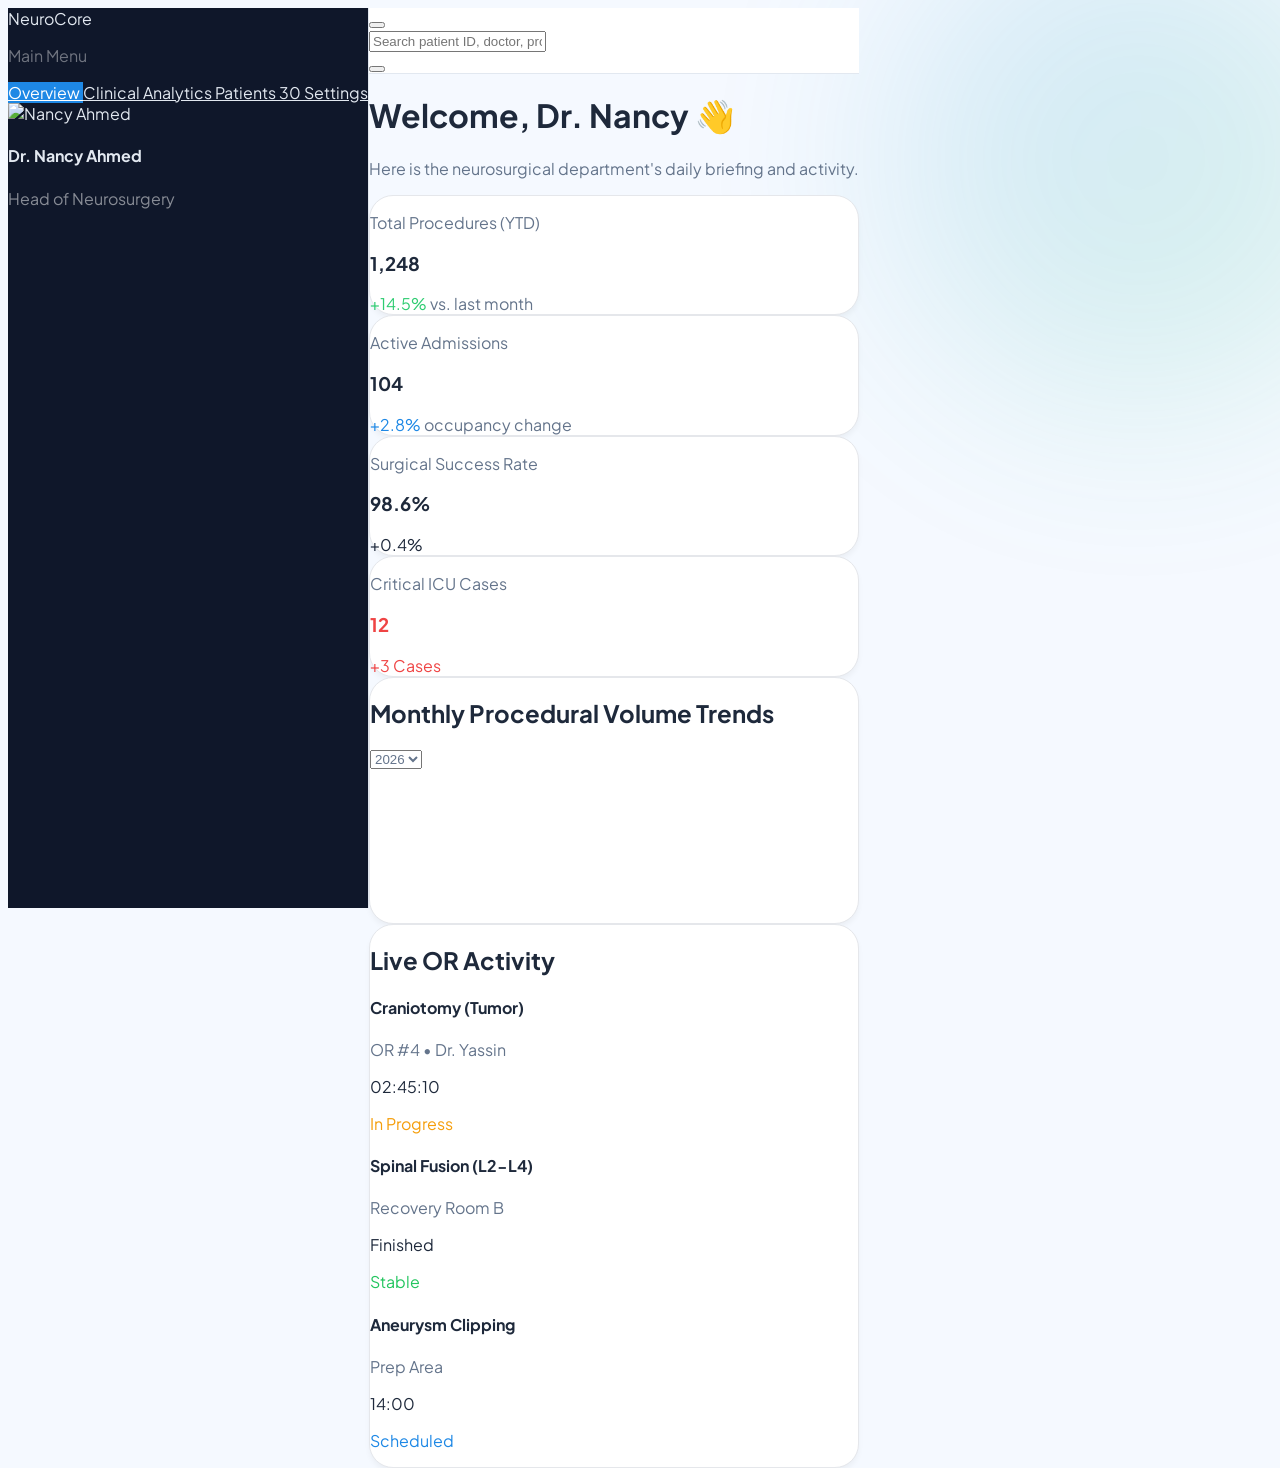
==== index.html @ 482ede87 "Add files via upload" ====
<!DOCTYPE html>
<html lang="en" dir="ltr" class="dark">
<head>
    <meta charset="UTF-8">
    <meta name="viewport" content="width=device-width, initial-scale=1.0">
    <title>Director Overview | NeuroCore Center</title>
    
    <link href="https://fonts.googleapis.com/css2?family=Plus+Jakarta+Sans:wght@400;500;600;700;800&display=swap" rel="stylesheet">
    <link rel="stylesheet" href="style.css">
    
    <script src="https://cdn.tailwindcss.com"></script>
    <script>
        tailwind.config = { darkMode: 'class', theme: { extend: { fontFamily: { sans: ['Plus Jakarta Sans', 'sans-serif'], en: ['Plus Jakarta Sans', 'sans-serif'] } } } };
    </script>
    
    <script src="https://unpkg.com/lucide@latest"></script>
    <script src="https://cdn.jsdelivr.net/npm/chart.js"></script>
</head>
<body class="app-layout antialiased transition-colors">
    
    <!-- Sidebar -->
    <aside class="w-64 h-full sidebar flex flex-col z-20 flex-shrink-0 transition-colors">
        <div class="h-20 flex items-center px-6 border-b" style="border-color: var(--navbar-border);">
            <div class="w-10 h-10 card-icon rounded-xl flex items-center justify-center shadow-lg">
                <i data-lucide="brain" class="w-6 h-6"></i>
            </div>
            <span class="ml-4 font-bold text-xl tracking-tight" style="color: var(--sidebar-text);">NeuroCore</span>
        </div>
        
        <nav class="flex-1 py-8 px-4 overflow-y-auto space-y-2">
            <p class="px-4 text-xs font-bold uppercase tracking-wider mb-2" style="color: rgba(255,255,255,0.4)">Main Menu</p>
            
            <a href="index.html" class="sidebar-link active flex items-center px-4 py-3 rounded-xl group">
                <i data-lucide="activity" class="w-5 h-5 group-hover:scale-110 transition-transform"></i>
                <span class="ml-4 text-sm font-semibold">Overview</span>
            </a>
            <a href="analytics.html" class="sidebar-link flex items-center px-4 py-3 rounded-xl group">
                <i data-lucide="bar-chart-2" class="w-5 h-5 group-hover:scale-110 transition-transform"></i>
                <span class="ml-4 text-sm font-semibold">Clinical Analytics</span>
            </a>
            <a href="patients.html" class="sidebar-link flex items-center px-4 py-3 rounded-xl group">
                <i data-lucide="users" class="w-5 h-5 group-hover:scale-110 transition-transform"></i>
                <span class="ml-4 text-sm font-semibold">Patients</span>
                <span class="ml-auto bg-[var(--btn-primary)] text-white py-0.5 px-2 rounded-full text-[10px] font-bold">30</span>
            </a>
            <a href="settings.html" class="sidebar-link flex items-center px-4 py-3 rounded-xl group">
                <i data-lucide="settings" class="w-5 h-5 group-hover:scale-110 transition-transform"></i>
                <span class="ml-4 text-sm font-semibold">Settings</span>
            </a>
        </nav>

        <div class="p-6 border-t" style="border-color: var(--navbar-border);">
            <div class="flex items-center gap-3">
                <img src="https://ui-avatars.com/api/?name=Nancy+Ahmed&background=1E88E5&color=fff&rounded=true" class="w-10 h-10 rounded-full object-cover group-hover:scale-105 transition-transform" alt="Nancy Ahmed">
                <div>
                    <h4 class="text-sm font-bold" style="color: var(--sidebar-text);">Dr. Nancy Ahmed</h4>
                    <p class="text-[11px] font-bold uppercase" style="color: rgba(255,255,255,0.5)">Head of Neurosurgery</p>
                </div>
            </div>
        </div>
    </aside>

    <!-- Main Content Area -->
    <div class="flex-1 flex flex-col relative w-full h-full transition-colors overflow-hidden bg-transparent">
        
        <!-- Header -->
        <header class="h-20 navbar flex items-center justify-between px-8 z-10 sticky top-0">
            <div class="flex items-center gap-4">
                <button onclick="toggleSidebar()" class="md:hidden w-10 h-10 rounded-xl flex items-center justify-center bg-[var(--bg-main)] border border-[var(--card-border)] text-main hover:-translate-y-1 shadow-sm transition-all focus:outline-none">
                    <i data-lucide="menu" class="w-5 h-5"></i>
                </button>
                <div class="relative w-96 hidden md:block group">
                    <i data-lucide="search" class="absolute left-4 top-1/2 -translate-y-1/2 w-4 h-4 text-sec"></i>
                    <input type="text" placeholder="Search patient ID, doctor, procedure..." class="w-full bg-[var(--bg-main)] border border-[var(--card-border)] rounded-full pl-12 pr-4 py-2.5 text-sm focus:outline-none focus:ring-1 transition-all text-main shadow-sm focus:shadow-md" style="--tw-ring-color: var(--btn-primary);">
                </div>
            </div>
            
            <div class="flex items-center gap-4">
                <button class="w-10 h-10 rounded-full flex items-center justify-center bg-[var(--bg-main)] border border-[var(--card-border)] text-main hover:-translate-y-1 shadow-sm transition-all relative">
                    <i data-lucide="bell" class="w-4 h-4"></i>
                    <span class="absolute top-2.5 right-2.5 w-2 h-2 rounded-full border-2 border-white" style="background: var(--btn-danger);"></span>
                </button>
            </div>
        </header>

        <main class="flex-1 overflow-y-auto w-full p-8 relative">
            <div class="gradient-bg-element"></div>
            
            <div class="page-content" style="opacity: 1; animation: none;">
                <div class="flex justify-between items-end mb-8">
                    <div>
                        <h1 class="text-3xl font-bold text-main">Welcome, Dr. Nancy 👋</h1>
                        <p class="text-sm text-sec mt-1 font-medium">Here is the neurosurgical department's daily briefing and activity.</p>
                    </div>
                </div>

                <div class="grid grid-cols-1 md:grid-cols-2 lg:grid-cols-4 gap-6 mb-8">
                    <div class="premium-card p-6">
                        <div class="flex justify-between items-start mb-4">
                            <div>
                                <p class="text-sm font-semibold text-sec mb-1">Total Procedures (YTD)</p>
                                <h3 class="text-2xl font-bold text-main">1,248</h3>
                            </div>
                            <div class="w-10 h-10 rounded-full card-icon flex items-center justify-center border" style="border-color: rgba(30,136,229,0.2);">
                                <i data-lucide="microscope" class="w-5 h-5"></i>
                            </div>
                        </div>
                        <div class="flex items-center text-sm">
                            <span class="font-bold flex items-center gap-1" style="color: var(--btn-success)">+14.5%</span>
                            <span class="text-sec ml-2">vs. last month</span>
                        </div>
                    </div>
                    <div class="premium-card p-6">
                        <div class="flex justify-between items-start mb-4">
                            <div>
                                <p class="text-sm font-semibold text-sec mb-1">Active Admissions</p>
                                <h3 class="text-2xl font-bold text-main">104</h3>
                            </div>
                            <div class="w-10 h-10 rounded-full card-icon flex items-center justify-center border" style="border-color: rgba(30,136,229,0.2);">
                                <i data-lucide="bed-double" class="w-5 h-5"></i>
                            </div>
                        </div>
                        <div class="flex items-center text-sm">
                            <span class="font-bold flex items-center gap-1" style="color: var(--btn-primary)">+2.8%</span>
                            <span class="text-sec ml-2">occupancy change</span>
                        </div>
                    </div>
                    <div class="premium-card p-6">
                        <div class="flex justify-between items-start mb-4">
                            <div>
                                <p class="text-sm font-semibold text-sec mb-1">Surgical Success Rate</p>
                                <h3 class="text-2xl font-bold text-main">98.6%</h3>
                            </div>
                            <div class="w-10 h-10 rounded-full flex items-center justify-center border" style="color: var(--btn-success); background: #E8F5E9; border-color: rgba(46, 204, 113, 0.2);">
                                <i data-lucide="line-chart" class="w-5 h-5"></i>
                            </div>
                        </div>
                        <div class="flex items-center text-sm">
                            <span class="text-main font-bold flex items-center gap-1">+0.4%</span>
                        </div>
                    </div>
                    <div class="premium-card p-6">
                        <div class="flex justify-between items-start mb-4">
                            <div>
                                <p class="text-sm font-semibold text-sec mb-1">Critical ICU Cases</p>
                                <h3 class="text-2xl font-bold" style="color: var(--btn-danger)">12</h3>
                            </div>
                            <div class="w-10 h-10 rounded-full flex items-center justify-center border" style="color: var(--btn-danger); background: #FFEBEE; border-color: rgba(239, 68, 68, 0.2);">
                                <i data-lucide="heart-pulse" class="w-5 h-5"></i>
                            </div>
                        </div>
                        <div class="flex items-center text-sm">
                            <span class="font-bold flex items-center gap-1" style="color: var(--btn-danger)">+3 Cases</span>
                        </div>
                    </div>
                </div>

                <div class="grid grid-cols-1 lg:grid-cols-3 gap-8 mb-8">
                    <!-- Dynamic Chart -->
                    <div class="premium-card p-6 lg:col-span-2 h-[450px] flex flex-col">
                        <div class="flex justify-between items-center mb-6">
                            <h2 class="text-lg font-bold text-main">Monthly Procedural Volume Trends</h2>
                            <select class="bg-transparent border border-[var(--card-border)] text-sec text-sm rounded-lg px-3 py-1.5 focus:outline-none">
                                <option>2026</option>
                                <option>2025</option>
                            </select>
                        </div>
                        <div class="flex-1 relative w-full"><canvas id="salesChart"></canvas></div>
                    </div>

                    <!-- Recent Orders -->
                    <div class="premium-card flex flex-col h-[450px]">
                        <div class="p-6 border-b border-[var(--card-border)] flex justify-between items-center bg-[var(--navbar-bg)]">
                            <h2 class="text-lg font-bold text-main">Live OR Activity</h2>
                            <span class="flex h-3 w-3 relative">
                                <span class="animate-ping absolute inline-flex h-full w-full rounded-full bg-red-400 opacity-75"></span>
                                <span class="relative inline-flex rounded-full h-3 w-3" style="background: var(--status-critical);"></span>
                            </span>
                        </div>
                        <div class="flex-1 overflow-y-auto p-2">
                            <div class="flex items-center p-3 hover:bg-[var(--bg-main)] rounded-xl transition-colors cursor-pointer border border-transparent hover:border-[var(--card-border)]">
                                <div class="w-12 h-12 rounded-xl flex items-center justify-center mr-4" style="background: rgba(245,158,11,0.1); color: var(--btn-warning);"><i data-lucide="scissors" class="w-6 h-6"></i></div>
                                <div class="flex-1">
                                    <h4 class="text-sm font-bold text-main">Craniotomy (Tumor)</h4>
                                    <p class="text-xs text-sec mt-1">OR #4 • Dr. Yassin</p>
                                </div>
                                <div class="text-right">
                                    <p class="text-sm font-bold text-main">02:45:10</p>
                                    <p class="text-[10px] font-bold mt-1 uppercase" style="color: var(--status-pending);">In Progress</p>
                                </div>
                            </div>
                            <div class="flex items-center p-3 hover:bg-[var(--bg-main)] rounded-xl transition-colors cursor-pointer border border-transparent hover:border-[var(--card-border)]">
                                <div class="w-12 h-12 rounded-xl flex items-center justify-center mr-4" style="background: rgba(46,204,113,0.1); color: var(--btn-success);"><i data-lucide="check-circle-2" class="w-6 h-6"></i></div>
                                <div class="flex-1">
                                    <h4 class="text-sm font-bold text-main">Spinal Fusion (L2-L4)</h4>
                                    <p class="text-xs text-sec mt-1">Recovery Room B</p>
                                </div>
                                <div class="text-right">
                                    <p class="text-sm font-bold text-main">Finished</p>
                                    <p class="text-[10px] font-bold mt-1 uppercase" style="color: var(--status-available);">Stable</p>
                                </div>
                            </div>
                            <div class="flex items-center p-3 hover:bg-[var(--bg-main)] rounded-xl transition-colors cursor-pointer border border-transparent hover:border-[var(--card-border)]">
                                <div class="w-12 h-12 rounded-xl flex items-center justify-center mr-4 card-icon"><i data-lucide="syringe" class="w-6 h-6"></i></div>
                                <div class="flex-1">
                                    <h4 class="text-sm font-bold text-main">Aneurysm Clipping</h4>
                                    <p class="text-xs text-sec mt-1">Prep Area</p>
                                </div>
                                <div class="text-right">
                                    <p class="text-sm font-bold text-main">14:00</p>
                                    <p class="text-[10px] font-bold mt-1 uppercase" style="color: var(--btn-primary);">Scheduled</p>
                                </div>
                            </div>
                        </div>
                    </div>
                </div>
            </div>
        </main>
    </div>
    <script src="script.js"></script>
</body>
</html>
---- style.css ----
:root {
    /* Background */
    --bg-main: #F5F9FF;
    --bg-cards: #FFFFFF;

    /* Sidebar */
    --sidebar-bg: #0F172A;
    --sidebar-text: #E2E8F0;
    --sidebar-active: #1E88E5;
    --sidebar-hover: #334155;

    /* Navbar */
    --navbar-bg: #FFFFFF;
    --navbar-border: #E2E8F0;

    /* Buttons */
    --btn-primary: #1E88E5;
    --btn-primary-hover: #1565C0;
    --btn-success: #2ECC71;
    --btn-danger: #EF4444;
    --btn-warning: #F59E0B;

    /* Cards */
    --card-border: #E5E7EB;
    --card-icon-bg: #E8F2FF;

    /* Status */
    --status-available: #22C55E;
    --status-pending: #F59E0B;
    --status-critical: #EF4444;
    --status-discharged: #6B7280;

    /* Tables */
    --table-header: #F1F5F9;
    --table-row-hover: #F8FAFC;
    --table-border: #E2E8F0;

    /* Text */
    --text-main: #1E293B;
    --text-sec: #64748B;

    /* Gradient */
    --main-gradient: linear-gradient(135deg, #1E88E5, #2ECC71);
}

body {
    background: var(--bg-main);
    color: var(--text-main);
    font-family: 'Plus Jakarta Sans', sans-serif;
    position: relative;
    overflow: hidden;
}

/* Base structural blocks */
.app-layout {
    display: flex;
    height: 100vh;
    width: 100%;
}

.sidebar {
    background: var(--sidebar-bg);
    color: var(--sidebar-text);
    border-right: 1px solid var(--navbar-border);
}

.sidebar-link {
    color: var(--sidebar-text);
    transition: all 0.3s;
}

.sidebar-link:hover {
    background: var(--sidebar-hover);
}

.sidebar-link.active {
    background: var(--sidebar-active);
    color: #ffffff;
}

.navbar {
    background: var(--navbar-bg);
    border-bottom: 1px solid var(--navbar-border);
}

/* Premium Card Overrides */
.premium-card {
    background: var(--bg-cards);
    border: 1px solid var(--card-border);
    border-radius: 1.5rem;
    box-shadow: 0 4px 6px -1px rgba(0,0,0,0.05);
    transition: all 0.3s ease;
}

.premium-card:hover {
    box-shadow: 0 10px 15px -3px rgba(30, 136, 229, 0.1);
    border-color: var(--btn-primary);
}

.card-icon {
    background: var(--card-icon-bg);
    color: var(--btn-primary);
}

/* Buttons */
.btn-primary { background: var(--btn-primary); color: white; transition: background 0.2s; }
.btn-primary:hover { background: var(--btn-primary-hover); }

/* Badges */
.badge { padding: 0.25rem 0.75rem; border-radius: 9999px; font-size: 0.75rem; font-weight: 800; }
.badge-available { background: rgba(34, 197, 94, 0.1); color: var(--status-available); border: 1px solid rgba(34, 197, 94, 0.3); }
.badge-pending { background: rgba(245, 158, 11, 0.1); color: var(--status-pending); border: 1px solid rgba(245, 158, 11, 0.3); }
.badge-critical { background: rgba(239, 68, 68, 0.1); color: var(--status-critical); border: 1px solid rgba(239, 68, 68, 0.3); }
.badge-discharged { background: rgba(107, 114, 128, 0.1); color: var(--status-discharged); border: 1px solid rgba(107, 114, 128, 0.3); }

/* Table overrides */
.table-header { background: var(--table-header); }
.table-row { border-bottom: 1px solid var(--table-border); transition: background 0.2s; }
.table-row:hover { background: var(--table-row-hover); }

/* Decorative Background */
.gradient-bg-element {
    position: absolute;
    top: -100px;
    right: -100px;
    width: 500px;
    height: 500px;
    background: var(--main-gradient);
    filter: blur(100px);
    opacity: 0.15;
    border-radius: 50%;
    z-index: -1;
    pointer-events: none;
}

/* Scrollbar tweaks */
::-webkit-scrollbar { width: 6px; height: 6px; }
::-webkit-scrollbar-track { background: transparent; }
::-webkit-scrollbar-thumb { background: var(--sidebar-hover); border-radius: 4px; border: 1px solid var(--card-border); }
::-webkit-scrollbar-thumb:hover { background: var(--btn-primary); }

.text-sec { color: var(--text-sec); }
.text-main { color: var(--text-main); }

/* Responsive Sidebar Mobile */
@media (max-width: 768px) {
    .sidebar {
        position: fixed;
        left: 0;
        top: 0;
        height: 100vh;
        transform: translateX(-100%);
        transition: transform 0.3s cubic-bezier(0.4, 0, 0.2, 1);
        z-index: 50;
    }
    .sidebar.open {
        transform: translateX(0);
    }
    .sidebar-overlay {
        display: none;
        position: fixed;
        top: 0; left: 0; right: 0; bottom: 0;
        background: rgba(15, 23, 42, 0.6);
        backdrop-filter: blur(4px);
        z-index: 40;
        animation: fadeIn 0.3s ease-out forwards;
    }
    .sidebar-overlay.active {
        display: block;
    }
}
@keyframes fadeIn {
    from { opacity: 0; }
    to { opacity: 1; }
}
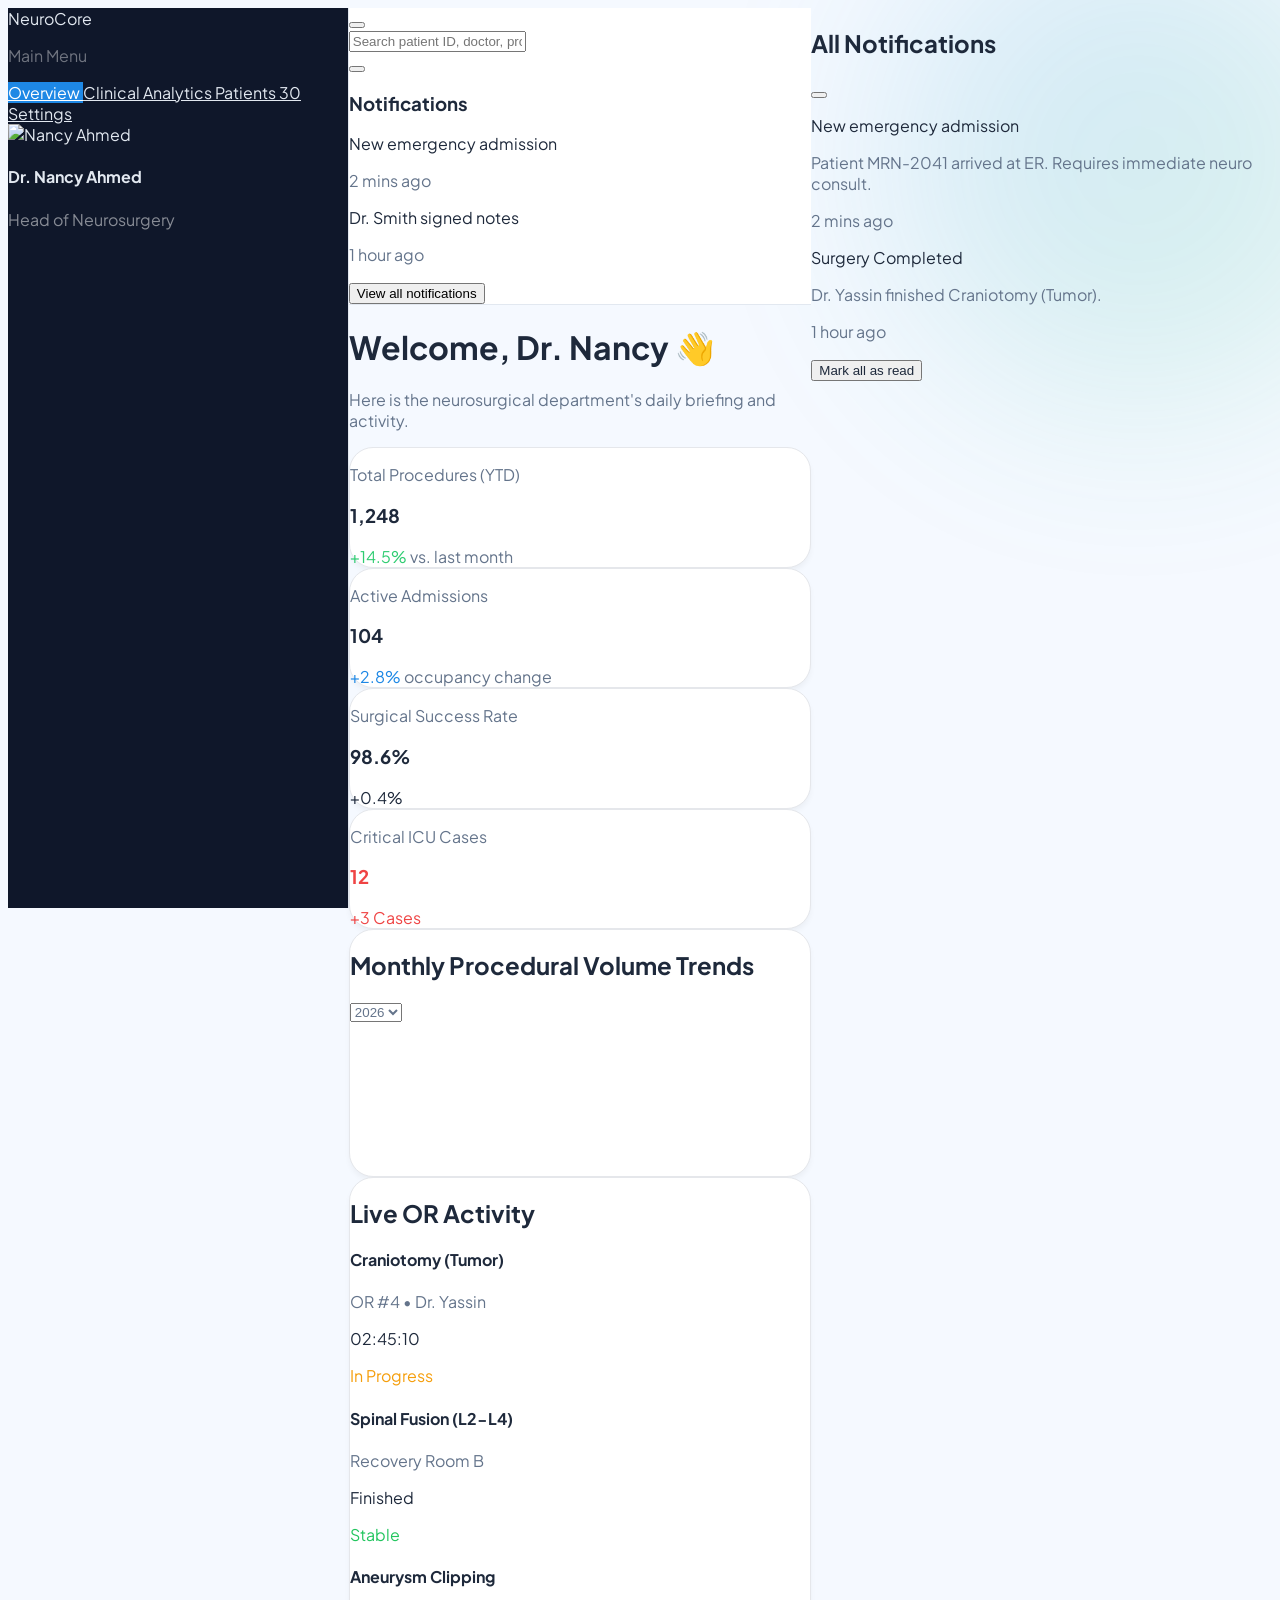
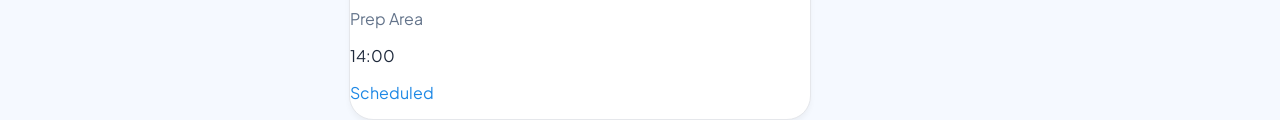
==== commit 603e50c5: "feat: implement notification dropdown, drawer, and dynamic patient admission form with state handlin" ====
--- a/index.html
+++ b/index.html
@@ -19,7 +19,7 @@
 <body class="app-layout antialiased transition-colors">
     
     <!-- Sidebar -->
-    <aside class="w-64 h-full sidebar flex flex-col z-20 flex-shrink-0 transition-colors">
+    <aside class="w-64 h-full sidebar flex flex-col z-50 flex-shrink-0 transition-colors">
         <div class="h-20 flex items-center px-6 border-b" style="border-color: var(--navbar-border);">
             <div class="w-10 h-10 card-icon rounded-xl flex items-center justify-center shadow-lg">
                 <i data-lucide="brain" class="w-6 h-6"></i>
@@ -75,11 +75,31 @@
                 </div>
             </div>
             
-            <div class="flex items-center gap-4">
-                <button class="w-10 h-10 rounded-full flex items-center justify-center bg-[var(--bg-main)] border border-[var(--card-border)] text-main hover:-translate-y-1 shadow-sm transition-all relative">
+            <div class="flex items-center gap-4 relative">
+                <button id="notifBtn" onclick="toggleNotifDropdown()" class="w-10 h-10 rounded-full flex items-center justify-center bg-[var(--bg-main)] border border-[var(--card-border)] text-main hover:-translate-y-1 shadow-sm transition-all relative focus:outline-none">
                     <i data-lucide="bell" class="w-4 h-4"></i>
-                    <span class="absolute top-2.5 right-2.5 w-2 h-2 rounded-full border-2 border-white" style="background: var(--btn-danger);"></span>
+                    <span id="notifBadge" class="absolute top-2.5 right-2.5 w-2 h-2 rounded-full border-2 border-white" style="background: var(--btn-danger); border-color: var(--bg-main);"></span>
                 </button>
+                
+                <!-- Dropdown -->
+                <div id="notifDropdown" class="absolute top-14 right-0 w-80 bg-[var(--bg-cards)] border border-[var(--card-border)] rounded-2xl shadow-xl z-50 opacity-0 invisible translate-y-2 transition-all duration-300">
+                    <div class="p-4 border-b border-[var(--card-border)]">
+                        <h3 class="font-bold text-main">Notifications</h3>
+                    </div>
+                    <div class="max-h-64 overflow-y-auto" id="notifDropdownList">
+                        <div class="p-4 border-b border-[var(--card-border)] hover:bg-[var(--bg-main)] cursor-pointer transition-colors">
+                            <p class="text-sm text-main font-semibold">New emergency admission</p>
+                            <p class="text-xs text-sec mt-1">2 mins ago</p>
+                        </div>
+                        <div class="p-4 border-b border-[var(--card-border)] hover:bg-[var(--bg-main)] cursor-pointer transition-colors">
+                            <p class="text-sm text-main font-semibold">Dr. Smith signed notes</p>
+                            <p class="text-xs text-sec mt-1">1 hour ago</p>
+                        </div>
+                    </div>
+                    <div class="p-3 text-center">
+                        <button onclick="openNotifDrawer()" class="text-sm font-bold text-[var(--btn-primary)] hover:underline">View all notifications</button>
+                    </div>
+                </div>
             </div>
         </header>
 
@@ -217,6 +237,37 @@
             </div>
         </main>
     </div>
+    <!-- Notification Drawer -->
+    <div id="notifDrawerOverlay" class="fixed inset-0 bg-black/40 backdrop-blur-sm z-[100] opacity-0 invisible transition-opacity duration-300" onclick="closeNotifDrawer()"></div>
+    <div id="notifDrawer" class="fixed top-0 right-0 h-full w-80 md:w-96 bg-[var(--bg-cards)] z-[101] translate-x-full transition-transform duration-300 shadow-2xl flex flex-col border-l border-[var(--card-border)]">
+        <div class="p-6 border-b border-[var(--card-border)] flex justify-between items-center">
+            <h2 class="text-xl font-bold text-main">All Notifications</h2>
+            <button onclick="closeNotifDrawer()" class="p-2 hover:bg-[var(--bg-main)] rounded-full transition-colors text-sec focus:outline-none">
+                <i data-lucide="x" class="w-5 h-5"></i>
+            </button>
+        </div>
+        <div class="flex-1 overflow-y-auto p-4" id="notifDrawerList">
+            <div class="p-4 mb-3 border border-[var(--card-border)] rounded-xl hover:border-[var(--btn-primary)] bg-[var(--bg-main)] cursor-pointer transition-colors lg:group">
+                <div class="flex justify-between items-start">
+                    <p class="text-sm text-main font-bold">New emergency admission</p>
+                    <span class="w-2 h-2 rounded-full bg-[var(--btn-primary)]"></span>
+                </div>
+                <p class="text-xs text-sec mt-2">Patient MRN-2041 arrived at ER. Requires immediate neuro consult.</p>
+                <p class="text-[10px] text-sec mt-2 font-bold uppercase">2 mins ago</p>
+            </div>
+            <div class="p-4 mb-3 border border-[var(--card-border)] rounded-xl hover:border-[var(--btn-primary)] bg-[var(--bg-main)] cursor-pointer transition-colors lg:group">
+                <div class="flex justify-between items-start">
+                    <p class="text-sm text-main font-bold">Surgery Completed</p>
+                </div>
+                <p class="text-xs text-sec mt-2">Dr. Yassin finished Craniotomy (Tumor).</p>
+                <p class="text-[10px] text-sec mt-2 font-bold uppercase">1 hour ago</p>
+            </div>
+        </div>
+        <div class="p-4 border-t border-[var(--card-border)]">
+            <button onclick="markAllAsRead()" class="w-full py-3 rounded-xl border border-[var(--card-border)] text-main font-bold text-sm hover:bg-[var(--bg-main)] transition-colors">Mark all as read</button>
+        </div>
+    </div>
+
     <script src="script.js"></script>
 </body>
 </html>
--- a/style.css
+++ b/style.css
@@ -151,7 +151,7 @@
         height: 100vh;
         transform: translateX(-100%);
         transition: transform 0.3s cubic-bezier(0.4, 0, 0.2, 1);
-        z-index: 50;
+        z-index: 9999 !important;
     }
     .sidebar.open {
         transform: translateX(0);
@@ -162,7 +162,7 @@
         top: 0; left: 0; right: 0; bottom: 0;
         background: rgba(15, 23, 42, 0.6);
         backdrop-filter: blur(4px);
-        z-index: 40;
+        z-index: 9998 !important;
         animation: fadeIn 0.3s ease-out forwards;
     }
     .sidebar-overlay.active {
@@ -173,3 +173,31 @@
     from { opacity: 0; }
     to { opacity: 1; }
 }
+
+/* Custom Notification & Modal Animations */
+.anima-fade-in {
+    animation: fadeIn 0.4s ease-out forwards;
+}
+
+/* New Row Highlight Pulse */
+.row-highlight {
+    animation: highlightPulse 2s ease-out forwards;
+}
+
+@keyframes highlightPulse {
+    0% { background-color: rgba(34, 197, 94, 0.2); }
+    100% { background-color: transparent; }
+}
+
+/* Custom Scrollbar for Drawer */
+.custom-scrollbar::-webkit-scrollbar {
+    width: 4px;
+}
+.custom-scrollbar::-webkit-scrollbar-thumb {
+    background: var(--card-border);
+    border-radius: 10px;
+}
+.custom-scrollbar::-webkit-scrollbar-thumb:hover {
+    background: var(--btn-primary);
+}
+
